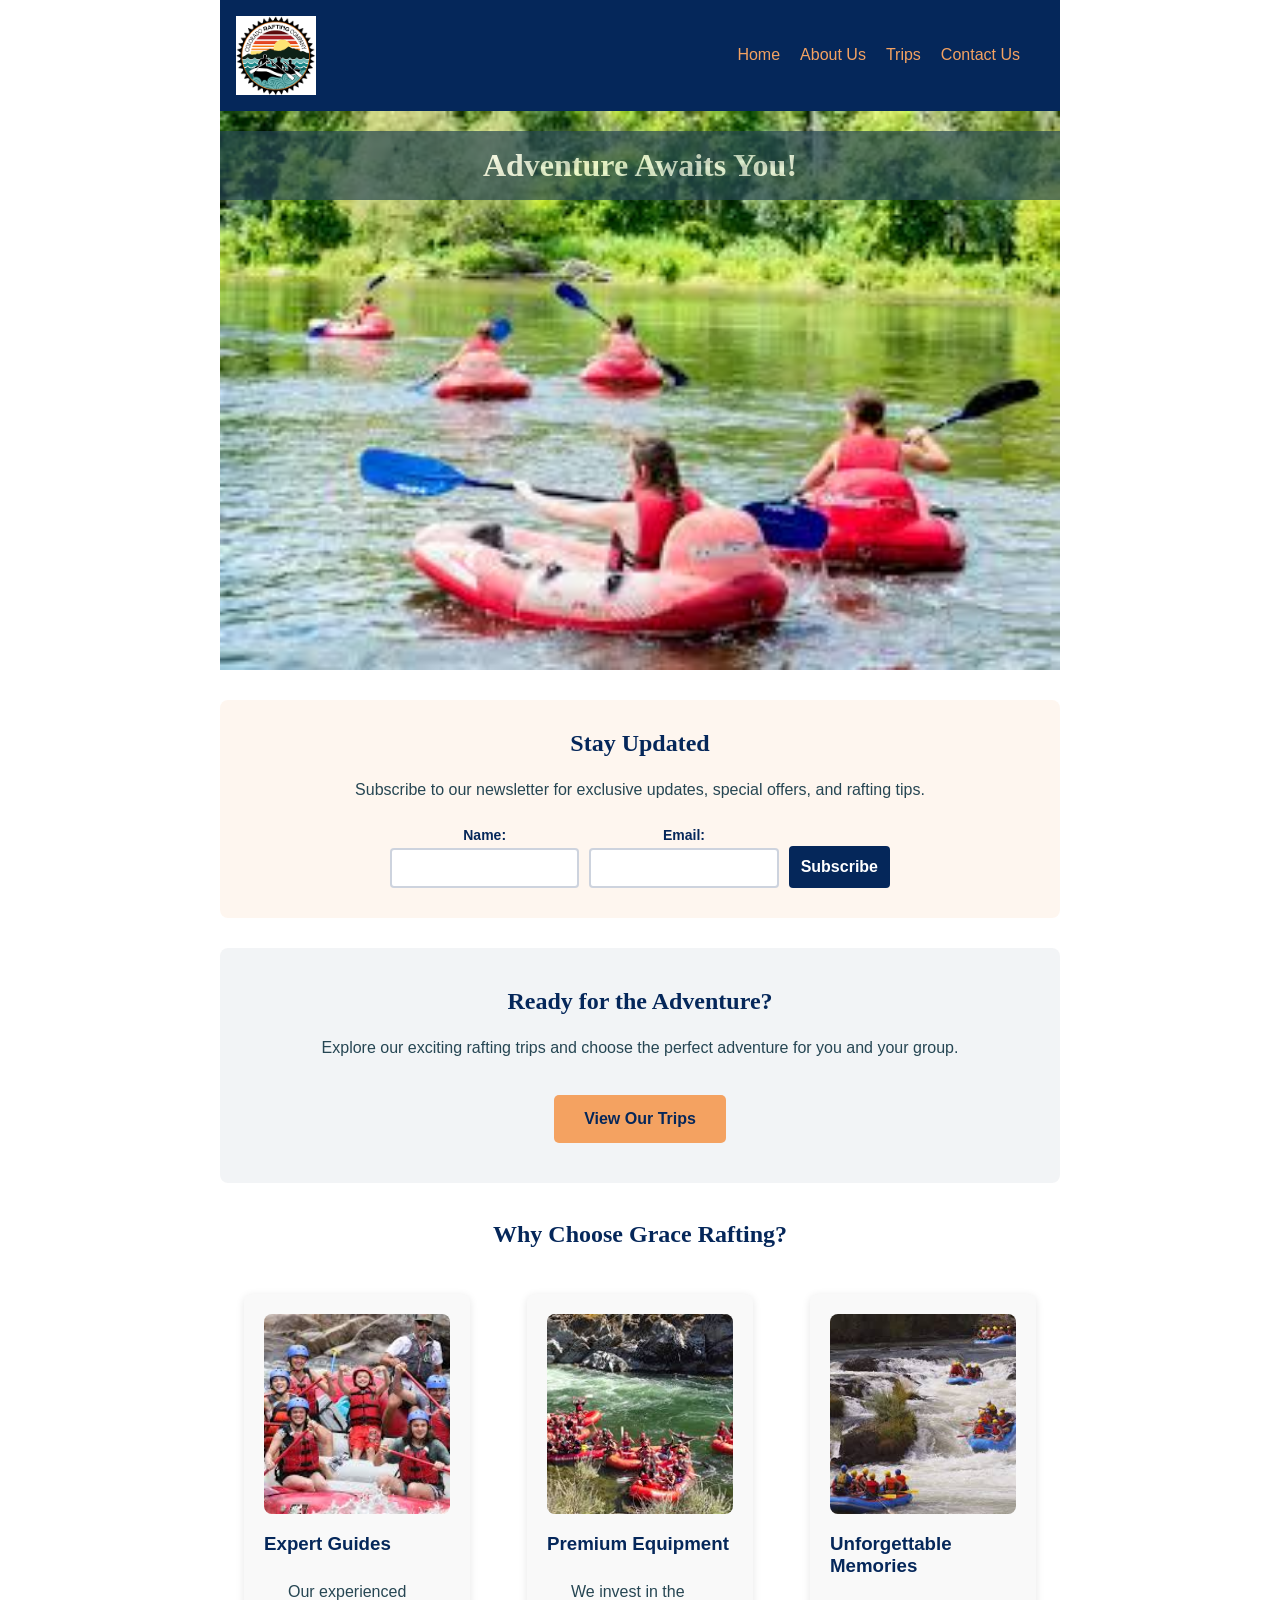
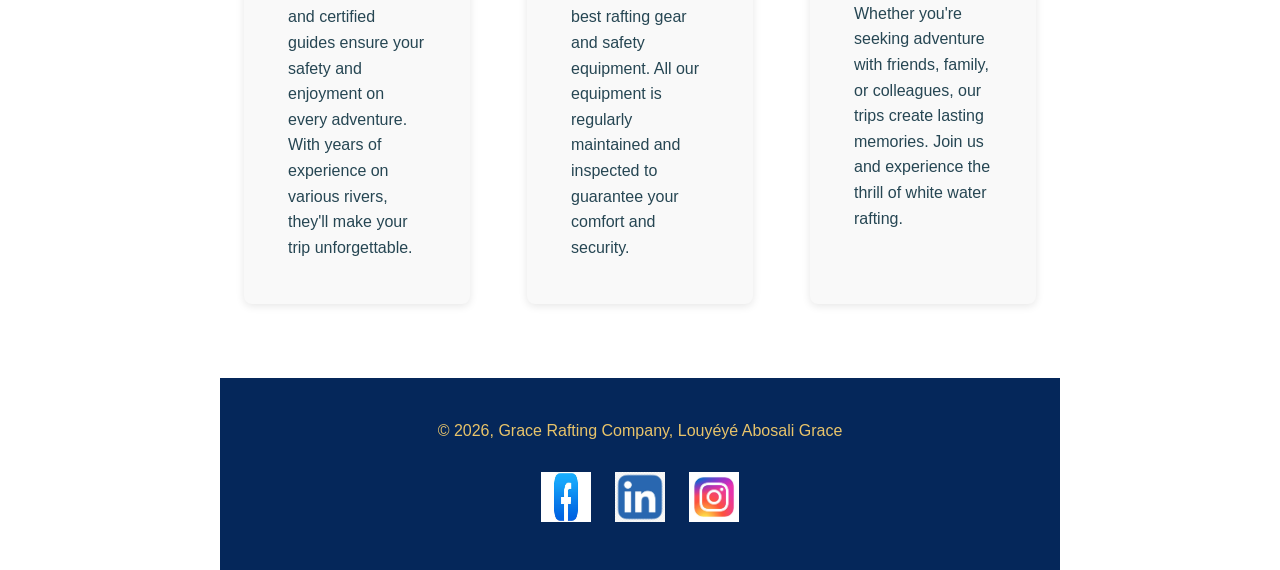
==== wwr/index.html @ 0a5f4927 "gracefulnes-lag" ====
<!DOCTYPE html>
<html lang="en US">

<head>
    <meta charset="UTF-8">
    <meta name="viewport" content="width=device-width, initial-scale=1.0">
    <meta name="description"
      content="Grace Rafting Company offers thrilling white water rafting adventures for all skill levels. Experience unforgettable memories with expert guides and premium equipment.">
    <meta name="author" content="Louyéyé Abosali Grace">
    <title>Home | Grace Rafting Company</title>
    <link rel="stylesheet" href="styles/rafting.css">
</head>

<body>
    <header>
        <img src="images/rafting_company_logo.png" alt="company logo">
        <nav>
            <ul>
                <li><a href="index.html">Home</a></li>
                <li><a href="about.html">About Us</a></li>
                <li><a href="trips.html">Trips</a></li>
                <li><a href="contact.html">Contact Us</a></li>
            </ul>
        </nav>
    </header>
    <main>
        <div class="hero">
            <img src="images/backgroung_image.jpg" alt="white water rafting hero image">
            <h1>Adventure Awaits You!</h1>
        </div>

        <section class="newsletter-section">
            <h2>Stay Updated</h2>
            <p>Subscribe to our newsletter for exclusive updates, special offers, and rafting tips.</p>
            <form class="newsletter-form">
                <div class="form-group">
                    <label for="newsletter-name">Name:</label>
                    <input type="text" id="newsletter-name" name="name" required>
                </div>

                <div class="form-group">
                    <label for="newsletter-email">Email:</label>
                    <input type="email" id="newsletter-email" name="email" required>
                </div>

                <button type="submit" class="submit-btn">Subscribe</button>
            </form>
        </section>

        <section class="cta-section">
            <h2>Ready for the Adventure?</h2>
            <p>Explore our exciting rafting trips and choose the perfect adventure for you and your group.</p>
            <a href="trips.html" class="cta-button">View Our Trips</a>
        </section>

        <section class="offerings">
            <h2>Why Choose Grace Rafting?</h2>
            <div class="offerings-grid">
                <article class="offering-card">
                    <img src="images/image 1.jpg" alt="Professional guides leading a rafting trip">
                    <h3>Expert Guides</h3>
                    <p>Our experienced and certified guides ensure your safety and enjoyment on every adventure. With years of experience on various rivers, they'll make your trip unforgettable.</p>
                </article>
                <article class="offering-card">
                    <img src="images/image 3.jpg" alt="High-quality rafting equipment">
                    <h3>Premium Equipment</h3>
                    <p>We invest in the best rafting gear and safety equipment. All our equipment is regularly maintained and inspected to guarantee your comfort and security.</p>
                </article>
                <article class="offering-card">
                    <img src="images/image 4.jpg" alt="Group of friends enjoying a rafting adventure">
                    <h3>Unforgettable Memories</h3>
                    <p>Whether you're seeking adventure with friends, family, or colleagues, our trips create lasting memories. Join us and experience the thrill of white water rafting.</p>
                </article>
            </div>
        </section>
    </main>
    <footer>
        <p>&copy; 2026, Grace Rafting Company, Louyéyé Abosali Grace</p>
        <nav class="socialmedia">
            <a href="https://facebook.com">
                <img src="images/facebook_logo.png" alt="Facebook logo" width="200">
            </a>
            <a href="https://linkedin.com">
                <img src="images/linkedin_logo.png" alt="LinkedIn logo" width="100">
            </a>
            <a href="https://instagram.com">
                <img src="images/instagram_logo.png" alt="Instagram logo" width="110">
            </a>
        </nav>
    </footer>
</body>

</html>
---- wwr/styles/rafting.css ----
:root {
    --primary-color: #05275a;
    --secondary-color: #f4a261;
    --accent1-color: #264653;
    --accent2-color: #e9c46a;
    --heading-font: "Times New Roman", "Georgia", serif;
    --body-font: Arial, Helvetica, sans-serif;
}

* {
    margin: 0;
    padding: 0;
    box-sizing: border-box;
}

body {
    font-family: var(--body-font);
    color: var(--accent1-color);
}

header,
main,
footer {
    width: 840px;
    margin: 0 auto;
}

h1,
h2 {
    font-family: var(--heading-font);
    color: var(--primary-color);
}

nav,
p,
section,
article {
    margin: 16px;
    padding: 8px;
}

nav ul {
    list-style-type: none;
    display: flex;
    gap: 20px;
}

nav a {
    text-decoration: none;
    color: var(--secondary-color);
}

header {
    background-color: var(--primary-color);
    color: var(--accent2-color);
    padding: 16px;
    display: flex;
    align-items: center;
    justify-content: space-between;
}

header img {
    width: 80px;
    height: auto;
}

footer {
    background-color: var(--primary-color);
    color: var(--accent2-color);
    text-align: center;
    padding: 20px;
}

.hero {
    position: relative;
}

.hero img {
    display: block;
    width: 100%;
    height: auto;
}

h1 {
    position: absolute;
    top: 20px;
    width: 100%;
    padding: 16px;
    text-align: center;
    opacity: 0.7;
    background-color: var(--accent1-color);
    color: #fff;
}

.hero article {
    position: absolute;
    bottom: 20px;
    left: 20px;
    background-color: rgba(255, 255, 255, 0.9);
    padding: 16px;
    border-radius: 8px;
    max-width: 400px;
}

.hero article img {
    float: right;
    width: 125px;
    margin: 0 0 10px 10px;
    border-radius: 8px;
}

.socialmedia a {
    text-decoration: none;
    display: inline-block;
    margin: 0 10px;
}

nav a:hover {
    color: var(--accent2-color);
}

.socialmedia img {
    width: 50px;
    height: 50px;
    transition: opacity 0.3s;
}

.socialmedia img:hover {
    opacity: 0.7;
}

.features {
    display: flex;
    justify-content: space-around;
    flex-wrap: wrap;
    margin: 20px 0;
}

.feature {
    text-align: center;
    max-width: 200px;
    margin: 10px;
}

.feature img {
    width: 100%;
    height: auto;
    border-radius: 8px;
}

.cta-button {
    display: inline-block;
    background-color: var(--primary-color);
    color: var(--accent2-color);
    padding: 10px 20px;
    text-decoration: none;
    border-radius: 5px;
    margin-top: 10px;
}

.cta-button:hover {
    background-color: var(--accent1-color);
    color: #fff;
}

/* Contact Page Styles */
.contact-info {
    margin: 30px 0;
}

.info-content {
    display: flex;
    justify-content: space-between;
    gap: 20px;
    align-items: flex-start;
}

.company-details {
    flex: 1;
    background-color: rgba(244, 162, 97, 0.1);
    padding: 20px;
    border-radius: 8px;
    border-left: 4px solid var(--secondary-color);
}

.company-details h3 {
    color: var(--primary-color);
    margin-bottom: 15px;
}

.company-details p {
    margin: 10px 0;
    line-height: 1.6;
}

.company-details a {
    color: var(--primary-color);
    text-decoration: none;
    font-weight: bold;
}

.company-details a:hover {
    text-decoration: underline;
}

.map-container {
    flex: 1;
    width: 100%;
    height: 300px;
    border: none;
    border-radius: 8px;
    box-shadow: 0 2px 8px rgba(0, 0, 0, 0.1);
}

/* Employee Section */
.employees {
    margin: 30px 0;
}

.employee-grid {
    display: grid;
    grid-template-columns: repeat(auto-fit, minmax(200px, 1fr));
    gap: 20px;
    margin: 20px 0;
}

.employee-grid figure {
    background-color: #f9f9f9;
    padding: 15px;
    border-radius: 8px;
    text-align: center;
    box-shadow: 0 2px 8px rgba(0, 0, 0, 0.1);
    transition: transform 0.3s, box-shadow 0.3s;
}

.employee-grid figure:hover {
    transform: translateY(-5px);
    box-shadow: 0 4px 12px rgba(0, 0, 0, 0.15);
}

.employee-grid img {
    width: 100%;
    height: 250px;
    object-fit: cover;
    border-radius: 8px;
    margin-bottom: 10px;
}

.employee-grid figcaption {
    font-size: 14px;
    color: var(--accent1-color);
}

.employee-grid figcaption strong {
    color: var(--primary-color);
    display: block;
    margin-bottom: 5px;
}

.employee-grid figcaption span {
    color: var(--secondary-color);
    font-size: 13px;
}

/* Contact Form Styles */
.contact-form-section {
    margin: 30px 0;
    background-color: rgba(5, 39, 90, 0.05);
    padding: 30px;
    border-radius: 8px;
}

.contact-form {
    max-width: 600px;
    margin: 0 auto;
}

.form-group {
    margin-bottom: 20px;
}

.form-group label {
    display: block;
    margin-bottom: 8px;
    font-weight: bold;
    color: var(--primary-color);
}

.form-group input[type="text"],
.form-group input[type="email"],
.form-group textarea {
    width: 100%;
    padding: 10px;
    border: 2px solid rgba(5, 39, 90, 0.2);
    border-radius: 4px;
    font-family: inherit;
    font-size: 14px;
    transition: border-color 0.3s;
}

.form-group input[type="text"]:focus,
.form-group input[type="email"]:focus,
.form-group textarea:focus {
    outline: none;
    border-color: var(--secondary-color);
    box-shadow: 0 0 5px rgba(244, 162, 97, 0.3);
}

.form-group fieldset {
    border: none;
    padding: 0;
    margin: 0;
}

.form-group legend {
    padding: 0;
    margin-bottom: 10px;
    font-weight: bold;
    color: var(--primary-color);
}

.radio-group {
    display: flex;
    flex-direction: column;
    gap: 10px;
}

.radio-group label {
    display: flex;
    align-items: center;
    margin-bottom: 0;
    font-weight: normal;
    cursor: pointer;
}

.radio-group input[type="radio"] {
    margin-right: 10px;
    cursor: pointer;
    accent-color: var(--secondary-color);
}

.form-group.checkbox label {
    display: flex;
    align-items: center;
    font-weight: normal;
    margin-bottom: 0;
    cursor: pointer;
}

.form-group.checkbox input[type="checkbox"] {
    margin-right: 10px;
    cursor: pointer;
    accent-color: var(--secondary-color);
}

.submit-btn {
    width: 100%;
    padding: 12px;
    background-color: var(--primary-color);
    color: white;
    border: none;
    border-radius: 4px;
    font-size: 16px;
    font-weight: bold;
    cursor: pointer;
    transition: background-color 0.3s, transform 0.2s;
}

.submit-btn:hover {
    background-color: var(--accent1-color);
    transform: translateY(-2px);
}

.submit-btn:active {
    transform: translateY(0);
}

/* Home Page Styles */
.newsletter-section {
    margin: 30px 0;
    background-color: rgba(244, 162, 97, 0.1);
    padding: 30px;
    border-radius: 8px;
    text-align: center;
}

.newsletter-section h2 {
    margin-bottom: 10px;
}

.newsletter-section p {
    margin-bottom: 20px;
    color: var(--accent1-color);
}

.newsletter-form {
    max-width: 500px;
    margin: 0 auto;
    display: grid;
    grid-template-columns: 1fr 1fr auto;
    gap: 10px;
    align-items: flex-end;
}

.newsletter-form .form-group {
    margin-bottom: 0;
    padding: 0;
}

.newsletter-form input {
    width: 100%;
    padding: 10px;
    border: 2px solid rgba(5, 39, 90, 0.2);
    border-radius: 4px;
    font-family: inherit;
}

.newsletter-form label {
    display: block;
    margin-bottom: 5px;
    font-weight: bold;
    color: var(--primary-color);
    font-size: 14px;
}

.cta-section {
    margin: 30px 0;
    background-color: rgba(5, 39, 90, 0.05);
    padding: 40px 30px;
    border-radius: 8px;
    text-align: center;
}

.cta-section h2 {
    margin-bottom: 15px;
}

.cta-section p {
    margin-bottom: 20px;
    font-size: 16px;
}

.cta-button {
    display: inline-block;
    background-color: var(--secondary-color);
    color: var(--primary-color);
    padding: 15px 30px;
    text-decoration: none;
    border-radius: 5px;
    font-weight: bold;
    transition: background-color 0.3s, transform 0.2s;
}

.cta-button:hover {
    background-color: var(--accent2-color);
    transform: translateY(-2px);
}

.offerings {
    margin: 30px 0;
}

.offerings h2 {
    text-align: center;
    margin-bottom: 30px;
}

.offerings-grid {
    display: grid;
    grid-template-columns: repeat(auto-fit, minmax(250px, 1fr));
    gap: 25px;
    margin: 20px 0;
}

.offering-card {
    background-color: #f9f9f9;
    padding: 20px;
    border-radius: 8px;
    box-shadow: 0 2px 8px rgba(0, 0, 0, 0.1);
    transition: transform 0.3s, box-shadow 0.3s;
}

.offering-card:hover {
    transform: translateY(-5px);
    box-shadow: 0 4px 12px rgba(0, 0, 0, 0.15);
}

.offering-card img {
    width: 100%;
    height: 200px;
    object-fit: cover;
    border-radius: 8px;
    margin-bottom: 15px;
}

.offering-card h3 {
    color: var(--primary-color);
    margin-bottom: 10px;
}

.offering-card p {
    line-height: 1.6;
    color: var(--accent1-color);
}

/* Trips Page Styles */
.trips-cta {
    background-color: rgba(38, 70, 83, 0.1);
    padding: 20px;
    border-left: 4px solid var(--primary-color);
    margin: 20px 0;
    border-radius: 4px;
}

.trips-cta p {
    margin: 0;
}

.trips-cta a {
    color: var(--primary-color);
    font-weight: bold;
    text-decoration: none;
}

.trips-cta a:hover {
    text-decoration: underline;
}

.trip-descriptions {
    display: grid;
    grid-template-columns: 1fr;
    gap: 30px;
    margin: 30px 0;
}

.trip-card {
    display: grid;
    grid-template-columns: 300px 1fr;
    gap: 20px;
    background-color: #f9f9f9;
    padding: 20px;
    border-radius: 8px;
    box-shadow: 0 2px 8px rgba(0, 0, 0, 0.1);
    align-items: start;
}

.trip-card img {
    width: 100%;
    height: 250px;
    object-fit: cover;
    border-radius: 8px;
}

.trip-content h2 {
    margin-top: 0;
    margin-bottom: 15px;
}

.trip-content p {
    margin: 10px 0;
    line-height: 1.6;
}

.trip-content p strong {
    color: var(--primary-color);
}

.trips-table {
    margin: 40px 0;
}

.trips-table h2 {
    text-align: center;
    margin-bottom: 20px;
}

table {
    width: 100%;
    border-collapse: collapse;
    box-shadow: 0 2px 8px rgba(0, 0, 0, 0.1);
    border-radius: 8px;
    overflow: hidden;
}

thead {
    background-color: var(--primary-color);
    color: white;
}

th {
    padding: 15px;
    text-align: left;
    font-family: var(--heading-font);
    font-weight: bold;
}

td {
    padding: 12px 15px;
    border-bottom: 1px solid rgba(0, 0, 0, 0.1);
}

tbody tr:nth-child(even) {
    background-color: rgba(244, 162, 97, 0.05);
}

tbody tr:hover {
    background-color: rgba(244, 162, 97, 0.1);
}

tbody td {
    color: var(--accent1-color);
}

@media (max-width: 768px) {

    header,
    main,
    footer {
        width: 95%;
    }

    .features {
        flex-direction: column;
        align-items: center;
    }

    .hero article {
        position: static;
        margin-top: -80px;
        max-width: 100%;
        background-color: rgba(255, 255, 255, 0.95);
    }

    .info-content {
        flex-direction: column;
    }

    .map-container {
        height: 250px;
    }

    .employee-grid {
        grid-template-columns: 1fr;
    }

    .contact-form-section {
        padding: 20px;
    }

    .radio-group {
        flex-direction: column;
    }

    .newsletter-form {
        grid-template-columns: 1fr;
    }

    .trip-card {
        grid-template-columns: 1fr;
    }

    .trip-card img {
        height: 200px;
    }

    table {
        font-size: 14px;
    }

    th,
    td {
        padding: 10px 8px;
    }
}
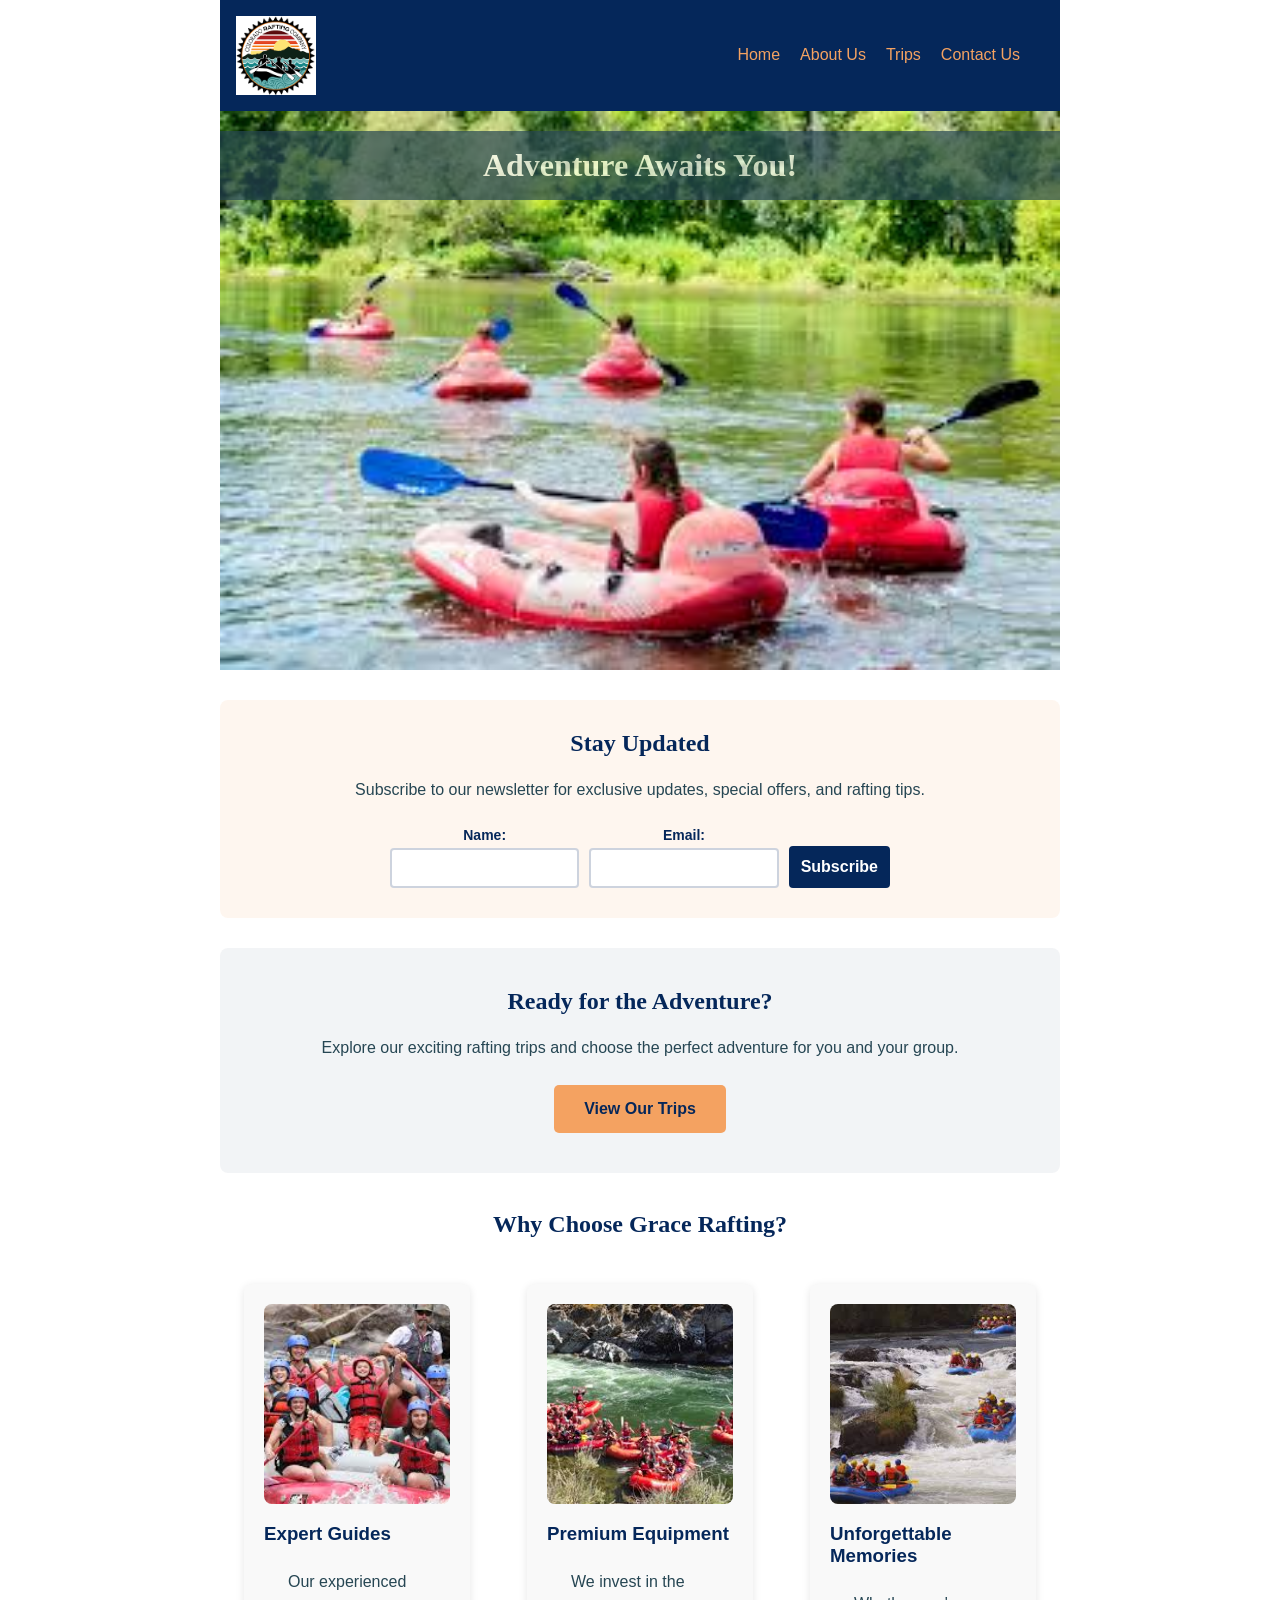
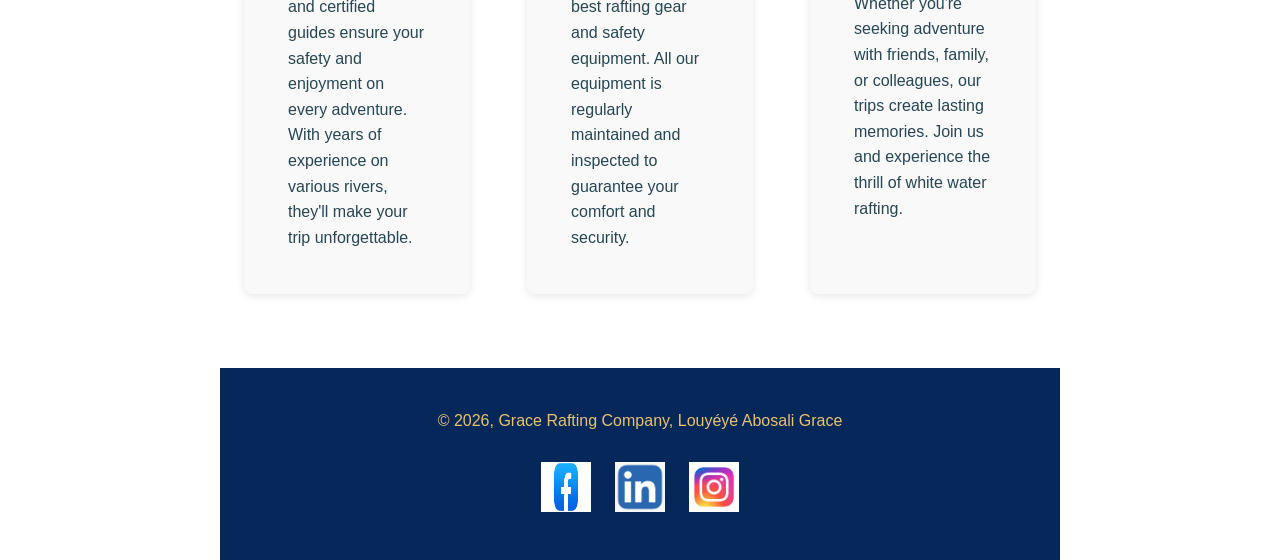
==== commit d19674ac: "gracefulnes-lag" ====
--- a/wwr/index.html
+++ b/wwr/index.html
@@ -50,7 +50,7 @@
         <section class="cta-section">
             <h2>Ready for the Adventure?</h2>
             <p>Explore our exciting rafting trips and choose the perfect adventure for you and your group.</p>
-            <a href="trips.html" class="cta-button">View Our Trips</a>
+            <a href="trips.html" class="cta-button-primary">View Our Trips</a>
         </section>
 
         <section class="offerings">
--- a/wwr/styles/rafting.css
+++ b/wwr/styles/rafting.css
@@ -129,40 +129,6 @@
     opacity: 0.7;
 }
 
-.features {
-    display: flex;
-    justify-content: space-around;
-    flex-wrap: wrap;
-    margin: 20px 0;
-}
-
-.feature {
-    text-align: center;
-    max-width: 200px;
-    margin: 10px;
-}
-
-.feature img {
-    width: 100%;
-    height: auto;
-    border-radius: 8px;
-}
-
-.cta-button {
-    display: inline-block;
-    background-color: var(--primary-color);
-    color: var(--accent2-color);
-    padding: 10px 20px;
-    text-decoration: none;
-    border-radius: 5px;
-    margin-top: 10px;
-}
-
-.cta-button:hover {
-    background-color: var(--accent1-color);
-    color: #fff;
-}
-
 /* Contact Page Styles */
 .contact-info {
     margin: 30px 0;
@@ -440,7 +406,7 @@
     font-size: 16px;
 }
 
-.cta-button {
+.cta-button-primary {
     display: inline-block;
     background-color: var(--secondary-color);
     color: var(--primary-color);
@@ -451,7 +417,7 @@
     transition: background-color 0.3s, transform 0.2s;
 }
 
-.cta-button:hover {
+.cta-button-primary:hover {
     background-color: var(--accent2-color);
     transform: translateY(-2px);
 }
@@ -619,11 +585,6 @@
         width: 95%;
     }
 
-    .features {
-        flex-direction: column;
-        align-items: center;
-    }
-
     .hero article {
         position: static;
         margin-top: -80px;
